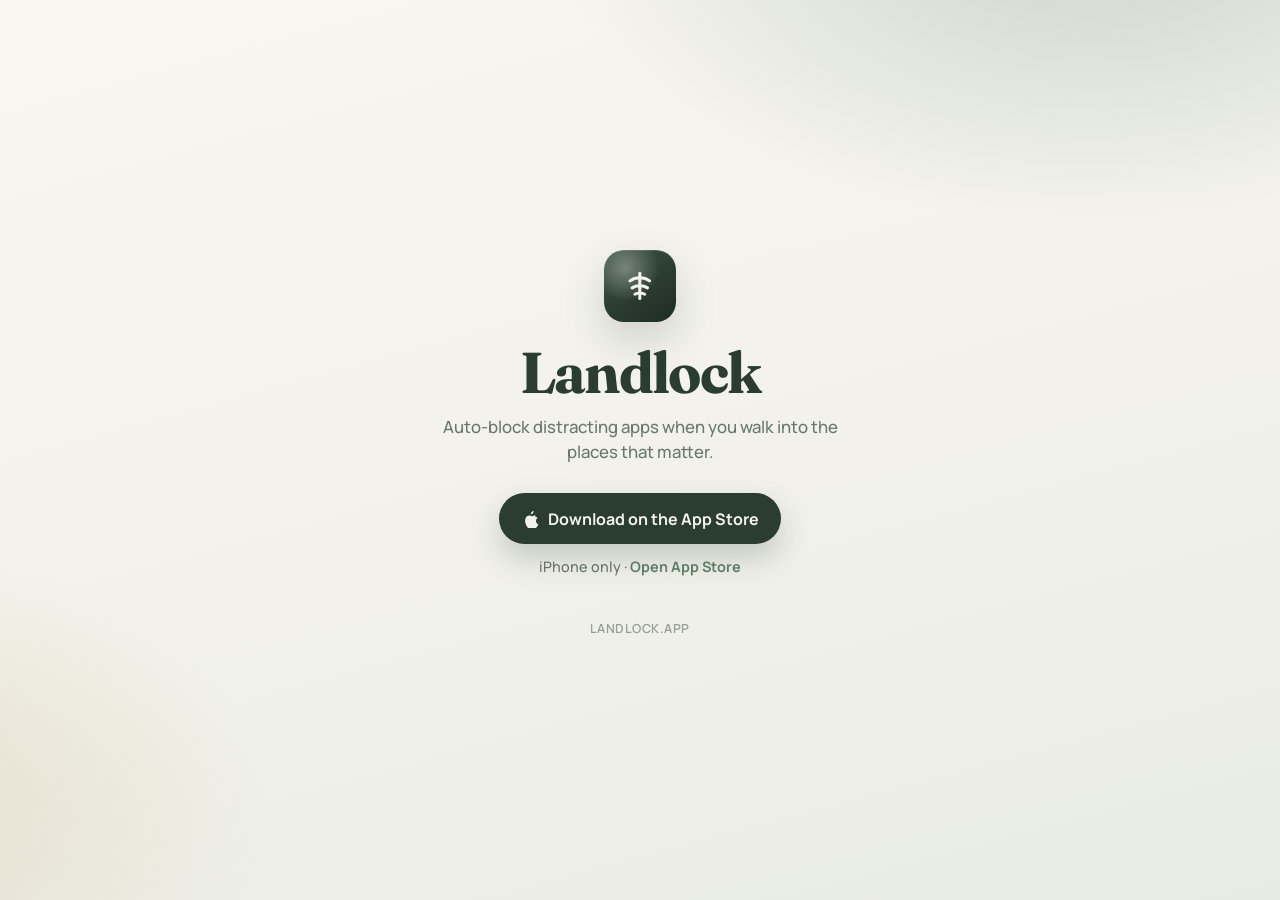
==== index.html @ 42142396 "Add landlock.app smart App Store link site. Co-authored-by: Cursor <cursoragent@cursor.com>" ====
<!DOCTYPE html>
<html lang="en">
<head>
  <meta charset="utf-8" />
  <meta name="viewport" content="width=device-width, initial-scale=1" />
  <title>Landlock</title>
  <meta
    name="description"
    content="Landlock — auto-block distracting apps when you walk into the places that matter."
  />
  <meta name="theme-color" content="#f3f3ec" />
  <meta property="og:title" content="Landlock" />
  <meta
    property="og:description"
    content="Auto-block distracting apps when you walk into the places that matter."
  />
  <meta property="og:url" content="https://landlock.app/" />
  <meta property="og:type" content="website" />
  <link rel="canonical" href="https://landlock.app/" />
  <link rel="stylesheet" href="styles.css" />
  <script>
    (function () {
      // Optional App Store Connect provider token for campaign reports.
      var PROVIDER_TOKEN = "";

      var ua = navigator.userAgent || "";
      var apple =
        /iPhone|iPad|iPod/i.test(ua) ||
        (navigator.platform === "MacIntel" && navigator.maxTouchPoints > 1);
      if (!apple) return;

      document.documentElement.className += " ios-redirect";

      var params = new URLSearchParams(location.search);
      var ct = (
        params.get("ct") ||
        params.get("utm_campaign") ||
        params.get("c") ||
        "instagram_bio"
      )
        .trim()
        .toLowerCase()
        .replace(/\s+/g, "_")
        .replace(/[^a-z0-9_-]/g, "")
        .slice(0, 40) || "instagram_bio";

      var q = "mt=8&ct=" + encodeURIComponent(ct);
      if (PROVIDER_TOKEN) q += "&pt=" + encodeURIComponent(PROVIDER_TOKEN);

      var httpsUrl =
        "https://apps.apple.com/us/app/landlock/id6789275579?" + q;
      var itmsUrl = "itms-apps://apps.apple.com/app/id6789275579?" + q;

      location.replace(itmsUrl);
      setTimeout(function () {
        location.replace(httpsUrl);
      }, 450);
    })();
  </script>
</head>
<body>
  <main class="shell">
    <div class="mark" aria-hidden="true">
      <svg viewBox="0 0 24 24">
        <path d="M12 3v18" />
        <path d="M5 8.5c2.8-2.2 5.2-2.2 7-2.2s4.2 0 7 2.2" />
        <path d="M6.5 13.5c2.2-1.5 4-1.5 5.5-1.5s3.3 0 5.5 1.5" />
        <path d="M8.5 18c1.4-.9 2.5-.9 3.5-.9s2.1 0 3.5.9" />
      </svg>
    </div>

    <h1 class="brand">Landlock</h1>
    <p class="lede">
      Auto-block distracting apps when you walk into the places that matter.
    </p>

    <div class="actions">
      <a
        class="btn"
        id="store-link"
        href="https://apps.apple.com/us/app/landlock/id6789275579?mt=8&ct=instagram_bio"
      >
        <svg viewBox="0 0 24 24" aria-hidden="true">
          <path
            d="M16.5 2.5c-.9.1-2 .7-2.6 1.5-.6.7-1.1 1.8-1 2.8 1 .1 2-.5 2.6-1.3.7-.8 1.1-1.9 1-3zM19.2 8.3c-1.9-.1-3.5 1.1-4.4 1.1-.9 0-2.3-1-3.8-1-1.9.1-3.7 1.1-4.7 2.9-2 3.5-.5 8.6 1.4 11.4.9 1.4 2 2.9 3.4 2.9 1.3 0 1.8-.9 3.4-.9s2 .9 3.4.8c1.4 0 2.3-1.3 3.2-2.7.6-.9 1.1-1.9 1.4-2.9-3.5-1.3-4.1-6.3-.7-8.2-.9-1.2-2.2-1.9-3.6-2.4z"
          />
        </svg>
        Download on the App Store
      </a>
      <p class="hint">
        iPhone only ·
        <a id="open-link" href="https://apps.apple.com/us/app/landlock/id6789275579">
          Open App Store
        </a>
      </p>
    </div>

    <p class="footer">landlock.app</p>
  </main>

  <script src="app.js"></script>
</body>
</html>
---- styles.css ----
@import url("https://fonts.googleapis.com/css2?family=Fraunces:opsz,wght@9..144,550;9..144,700&family=Manrope:wght@500;600;700&display=swap");

:root {
  --pine: #2b3c31;
  --sage: #5f7e68;
  --cream: #f3f3ec;
  --gold: #b79346;
  --ink: #1e2a22;
  --muted: rgba(43, 60, 49, 0.68);
}

*,
*::before,
*::after {
  box-sizing: border-box;
}

html,
body {
  margin: 0;
  min-height: 100%;
}

body {
  min-height: 100dvh;
  color: var(--ink);
  font-family: "Manrope", system-ui, sans-serif;
  background:
    radial-gradient(900px 520px at 85% -10%, rgba(95, 126, 104, 0.28), transparent 60%),
    radial-gradient(720px 480px at -10% 90%, rgba(183, 147, 70, 0.18), transparent 55%),
    linear-gradient(165deg, #f7f6ef 0%, var(--cream) 45%, #e8ebe4 100%);
  display: flex;
  align-items: center;
  justify-content: center;
  padding: 2rem 1.25rem;
}

html.ios-redirect body {
  background: var(--cream);
}

html.ios-redirect .shell {
  opacity: 0.55;
}

.shell {
  width: min(100%, 26rem);
  text-align: center;
  animation: rise 0.7s cubic-bezier(0.22, 1, 0.36, 1) both;
}

@keyframes rise {
  from {
    opacity: 0;
    transform: translateY(14px);
  }
  to {
    opacity: 1;
    transform: none;
  }
}

.mark {
  width: 4.5rem;
  height: 4.5rem;
  margin: 0 auto 1.5rem;
  border-radius: 1.25rem;
  background:
    radial-gradient(circle at 30% 25%, rgba(243, 243, 236, 0.35), transparent 45%),
    linear-gradient(145deg, #3d5546 0%, var(--pine) 55%, #1f2d25 100%);
  box-shadow:
    0 18px 40px rgba(43, 60, 49, 0.18),
    inset 0 1px 0 rgba(255, 255, 255, 0.12);
  display: grid;
  place-items: center;
  animation: mark-in 0.9s cubic-bezier(0.22, 1, 0.36, 1) 0.05s both;
}

@keyframes mark-in {
  from {
    opacity: 0;
    transform: scale(0.92);
  }
  to {
    opacity: 1;
    transform: none;
  }
}

.mark svg {
  width: 2.1rem;
  height: 2.1rem;
  fill: none;
  stroke: var(--cream);
  stroke-width: 2.2;
  stroke-linecap: round;
  stroke-linejoin: round;
}

.brand {
  margin: 0;
  font-family: "Fraunces", Georgia, serif;
  font-weight: 700;
  font-size: clamp(2.8rem, 10vw, 3.6rem);
  letter-spacing: -0.03em;
  line-height: 0.95;
  color: var(--pine);
}

.lede {
  margin: 0.9rem 0 0;
  font-size: 1.05rem;
  line-height: 1.45;
  color: var(--muted);
  font-weight: 500;
}

.actions {
  margin-top: 1.85rem;
  display: flex;
  flex-direction: column;
  align-items: center;
  gap: 0.85rem;
}

.btn {
  appearance: none;
  border: 0;
  display: inline-flex;
  align-items: center;
  justify-content: center;
  gap: 0.55rem;
  min-height: 3.15rem;
  padding: 0.85rem 1.4rem;
  border-radius: 999px;
  background: var(--pine);
  color: var(--cream);
  font: inherit;
  font-weight: 700;
  font-size: 1rem;
  text-decoration: none;
  box-shadow: 0 14px 30px rgba(43, 60, 49, 0.22);
  transition: transform 0.18s ease, background 0.18s ease;
}

.btn:hover {
  background: #243329;
  transform: translateY(-1px);
}

.btn:active {
  transform: translateY(0);
}

.btn svg {
  width: 1.15rem;
  height: 1.15rem;
  fill: currentColor;
}

.hint {
  margin: 0;
  font-size: 0.9rem;
  color: var(--muted);
  font-weight: 500;
}

.hint a {
  color: var(--sage);
  font-weight: 700;
  text-decoration: none;
}

.hint a:hover {
  text-decoration: underline;
}

.footer {
  margin-top: 2.75rem;
  font-size: 0.78rem;
  color: rgba(43, 60, 49, 0.45);
  font-weight: 600;
  letter-spacing: 0.04em;
  text-transform: uppercase;
}

@media (prefers-reduced-motion: reduce) {
  .shell,
  .mark {
    animation: none;
  }

  .btn {
    transition: none;
  }
}
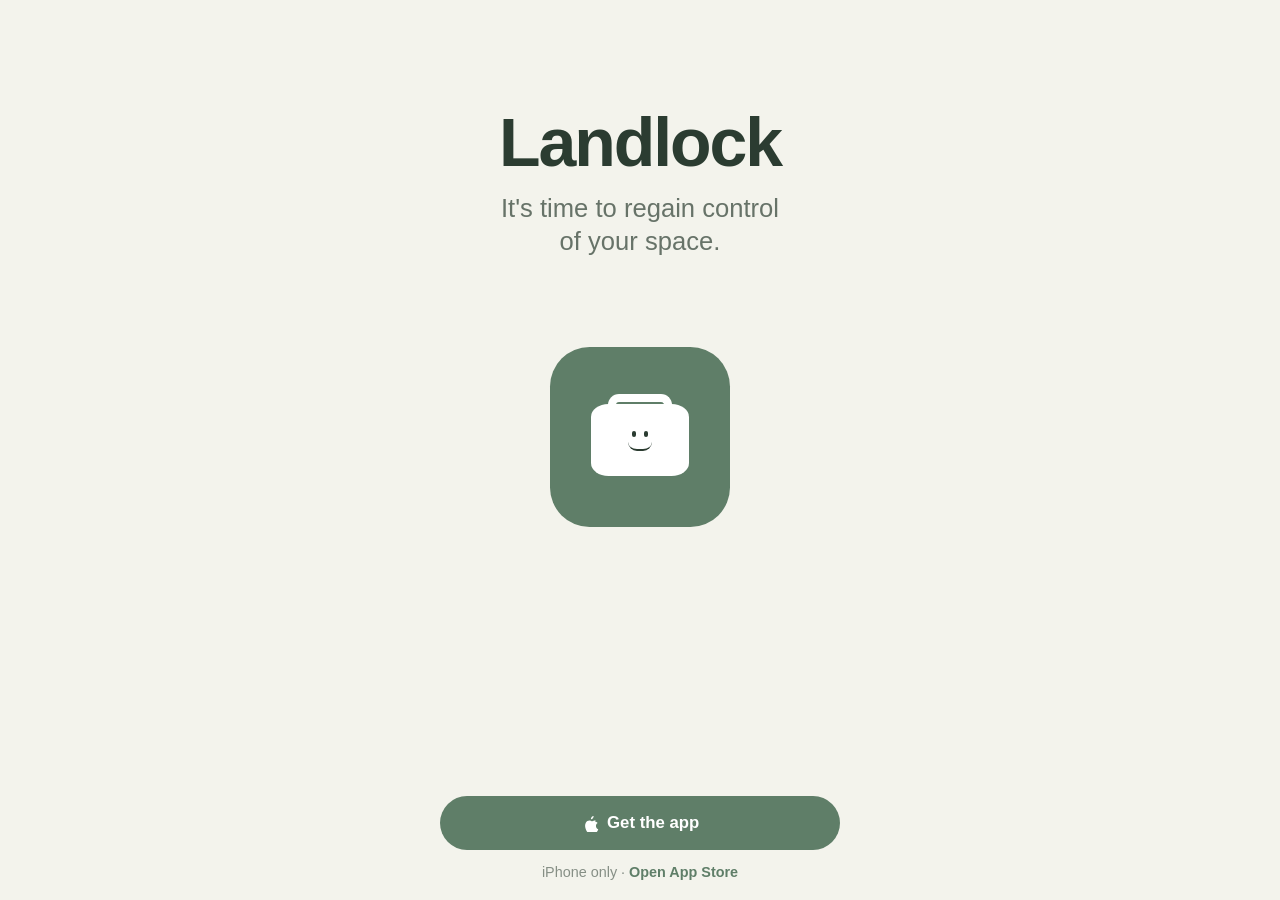
==== commit 0297f6e4: "Match site theme to the Landlock iOS welcome screen. Co-authored-by: Cursor <cursoragent@cursor.com>" ====
--- a/index.html
+++ b/index.html
@@ -12,11 +12,14 @@
   <meta property="og:title" content="Landlock" />
   <meta
     property="og:description"
-    content="Auto-block distracting apps when you walk into the places that matter."
+    content="It's time to regain control of your space."
   />
   <meta property="og:url" content="https://landlock.app/" />
   <meta property="og:type" content="website" />
+  <meta property="og:image" content="https://landlock.app/assets/app-logo.png" />
   <link rel="canonical" href="https://landlock.app/" />
+  <link rel="icon" href="assets/favicon.png" type="image/png" />
+  <link rel="apple-touch-icon" href="assets/apple-touch-icon.png" />
   <link rel="stylesheet" href="styles.css" />
   <script>
     (function () {
@@ -59,22 +62,28 @@
   </script>
 </head>
 <body>
-  <main class="shell">
-    <div class="mark" aria-hidden="true">
-      <svg viewBox="0 0 24 24">
-        <path d="M12 3v18" />
-        <path d="M5 8.5c2.8-2.2 5.2-2.2 7-2.2s4.2 0 7 2.2" />
-        <path d="M6.5 13.5c2.2-1.5 4-1.5 5.5-1.5s3.3 0 5.5 1.5" />
-        <path d="M8.5 18c1.4-.9 2.5-.9 3.5-.9s2.1 0 3.5.9" />
-      </svg>
+  <main class="page">
+    <h1 class="brand">Landlock</h1>
+    <p class="lede">It's time to regain control of your space.</p>
+
+    <div class="mascot-wrap" aria-hidden="true">
+      <div class="mascot">
+        <div class="mascot-badge">
+          <div class="lock">
+            <div class="shackle"></div>
+            <div class="lock-body">
+              <div class="eyes">
+                <span class="eye"></span>
+                <span class="eye"></span>
+              </div>
+              <div class="mouth"></div>
+            </div>
+          </div>
+        </div>
+      </div>
     </div>
 
-    <h1 class="brand">Landlock</h1>
-    <p class="lede">
-      Auto-block distracting apps when you walk into the places that matter.
-    </p>
-
-    <div class="actions">
+    <div class="dock">
       <a
         class="btn"
         id="store-link"
@@ -85,7 +94,7 @@
             d="M16.5 2.5c-.9.1-2 .7-2.6 1.5-.6.7-1.1 1.8-1 2.8 1 .1 2-.5 2.6-1.3.7-.8 1.1-1.9 1-3zM19.2 8.3c-1.9-.1-3.5 1.1-4.4 1.1-.9 0-2.3-1-3.8-1-1.9.1-3.7 1.1-4.7 2.9-2 3.5-.5 8.6 1.4 11.4.9 1.4 2 2.9 3.4 2.9 1.3 0 1.8-.9 3.4-.9s2 .9 3.4.8c1.4 0 2.3-1.3 3.2-2.7.6-.9 1.1-1.9 1.4-2.9-3.5-1.3-4.1-6.3-.7-8.2-.9-1.2-2.2-1.9-3.6-2.4z"
           />
         </svg>
-        Download on the App Store
+        Get the app
       </a>
       <p class="hint">
         iPhone only ·
@@ -94,8 +103,6 @@
         </a>
       </p>
     </div>
-
-    <p class="footer">landlock.app</p>
   </main>
 
   <script src="app.js"></script>
--- a/styles.css
+++ b/styles.css
@@ -1,12 +1,10 @@
-@import url("https://fonts.googleapis.com/css2?family=Fraunces:opsz,wght@9..144,550;9..144,700&family=Manrope:wght@500;600;700&display=swap");
-
 :root {
+  --cream: #f3f3ec;
   --pine: #2b3c31;
   --sage: #5f7e68;
-  --cream: #f3f3ec;
   --gold: #b79346;
-  --ink: #1e2a22;
-  --muted: rgba(43, 60, 49, 0.68);
+  --surface: rgba(255, 255, 255, 0.6);
+  --muted: rgba(43, 60, 49, 0.7);
 }
 
 *,
@@ -23,36 +21,41 @@
 
 body {
   min-height: 100dvh;
-  color: var(--ink);
-  font-family: "Manrope", system-ui, sans-serif;
-  background:
-    radial-gradient(900px 520px at 85% -10%, rgba(95, 126, 104, 0.28), transparent 60%),
-    radial-gradient(720px 480px at -10% 90%, rgba(183, 147, 70, 0.18), transparent 55%),
-    linear-gradient(165deg, #f7f6ef 0%, var(--cream) 45%, #e8ebe4 100%);
-  display: flex;
-  align-items: center;
-  justify-content: center;
-  padding: 2rem 1.25rem;
-}
-
-html.ios-redirect body {
+  color: var(--pine);
+  font-family:
+    -apple-system,
+    BlinkMacSystemFont,
+    "SF Pro Text",
+    "SF Pro Display",
+    "Helvetica Neue",
+    Helvetica,
+    Arial,
+    sans-serif;
   background: var(--cream);
-}
-
-html.ios-redirect .shell {
-  opacity: 0.55;
-}
-
-.shell {
-  width: min(100%, 26rem);
+  display: flex;
+  flex-direction: column;
+}
+
+html.ios-redirect .page {
+  opacity: 0.45;
+}
+
+.page {
+  flex: 1;
+  width: min(100%, 28rem);
+  margin: 0 auto;
+  padding: 12vh 1.5rem 0;
+  display: flex;
+  flex-direction: column;
+  align-items: center;
   text-align: center;
-  animation: rise 0.7s cubic-bezier(0.22, 1, 0.36, 1) both;
-}
-
-@keyframes rise {
+  animation: fade-up 0.55s ease both;
+}
+
+@keyframes fade-up {
   from {
     opacity: 0;
-    transform: translateY(14px);
+    transform: translateY(10px);
   }
   to {
     opacity: 1;
@@ -60,91 +63,158 @@
   }
 }
 
-.mark {
-  width: 4.5rem;
-  height: 4.5rem;
-  margin: 0 auto 1.5rem;
-  border-radius: 1.25rem;
-  background:
-    radial-gradient(circle at 30% 25%, rgba(243, 243, 236, 0.35), transparent 45%),
-    linear-gradient(145deg, #3d5546 0%, var(--pine) 55%, #1f2d25 100%);
-  box-shadow:
-    0 18px 40px rgba(43, 60, 49, 0.18),
-    inset 0 1px 0 rgba(255, 255, 255, 0.12);
+.brand {
+  margin: 0;
+  font-size: clamp(3.4rem, 12vw, 4.25rem);
+  font-weight: 700;
+  letter-spacing: -0.03em;
+  line-height: 1;
+  color: var(--pine);
+}
+
+.lede {
+  margin: 1rem 0 0;
+  max-width: 18rem;
+  font-size: clamp(1.15rem, 4.2vw, 1.6rem);
+  line-height: 1.3;
+  font-weight: 400;
+  color: var(--muted);
+}
+
+.mascot-wrap {
+  margin-top: 5.5rem;
+  animation: fade-up 0.55s ease 0.08s both;
+}
+
+.mascot {
+  width: 11.25rem;
+  height: 11.25rem;
+  position: relative;
   display: grid;
   place-items: center;
-  animation: mark-in 0.9s cubic-bezier(0.22, 1, 0.36, 1) 0.05s both;
-}
-
-@keyframes mark-in {
+  animation: bounce 0.9s ease-in-out infinite alternate;
+}
+
+.mascot-badge {
+  width: 100%;
+  height: 100%;
+  border-radius: 22%;
+  background: var(--sage);
+  display: grid;
+  place-items: center;
+  animation: sway 1.8s ease-in-out infinite alternate;
+}
+
+@keyframes bounce {
   from {
-    opacity: 0;
-    transform: scale(0.92);
+    transform: translateY(0);
   }
   to {
-    opacity: 1;
-    transform: none;
-  }
-}
-
-.mark svg {
-  width: 2.1rem;
-  height: 2.1rem;
-  fill: none;
-  stroke: var(--cream);
-  stroke-width: 2.2;
-  stroke-linecap: round;
-  stroke-linejoin: round;
-}
-
-.brand {
-  margin: 0;
-  font-family: "Fraunces", Georgia, serif;
-  font-weight: 700;
-  font-size: clamp(2.8rem, 10vw, 3.6rem);
-  letter-spacing: -0.03em;
-  line-height: 0.95;
-  color: var(--pine);
-}
-
-.lede {
-  margin: 0.9rem 0 0;
-  font-size: 1.05rem;
-  line-height: 1.45;
-  color: var(--muted);
-  font-weight: 500;
-}
-
-.actions {
-  margin-top: 1.85rem;
-  display: flex;
-  flex-direction: column;
-  align-items: center;
-  gap: 0.85rem;
+    transform: translateY(-10%);
+  }
+}
+
+@keyframes sway {
+  from {
+    transform: rotate(-3deg);
+  }
+  to {
+    transform: rotate(3deg);
+  }
+}
+
+.lock {
+  width: 54%;
+  display: flex;
+  flex-direction: column;
+  align-items: center;
+  margin-top: -2%;
+}
+
+.shackle {
+  width: 66%;
+  height: 0.7rem;
+  border: 0.55rem solid #fff;
+  border-bottom: 0;
+  border-radius: 999px 999px 0 0;
+  margin-bottom: -0.1rem;
+}
+
+.lock-body {
+  width: 100%;
+  aspect-ratio: 1.35 / 1;
+  background: #fff;
+  border-radius: 18%;
+  display: flex;
+  flex-direction: column;
+  align-items: center;
+  justify-content: center;
+  gap: 0.28rem;
+  padding-top: 0.15rem;
+}
+
+.eyes {
+  display: flex;
+  gap: 0.55rem;
+}
+
+.eye {
+  width: 0.22rem;
+  height: 0.42rem;
+  border-radius: 999px;
+  background: var(--pine);
+  animation: blink 3.2s ease-in-out infinite;
+}
+
+@keyframes blink {
+  0%,
+  42%,
+  48%,
+  100% {
+    transform: scaleY(1);
+  }
+  45% {
+    transform: scaleY(0.15);
+  }
+}
+
+.mouth {
+  width: 1.5rem;
+  height: 0.55rem;
+  border-bottom: 0.16rem solid var(--pine);
+  border-radius: 0 0 1rem 1rem;
+}
+
+.dock {
+  margin-top: auto;
+  width: 100%;
+  padding: 1.25rem 0 calc(1.25rem + env(safe-area-inset-bottom));
+  background: var(--cream);
+  animation: fade-up 0.55s ease 0.16s both;
 }
 
 .btn {
   appearance: none;
   border: 0;
-  display: inline-flex;
+  display: flex;
   align-items: center;
   justify-content: center;
-  gap: 0.55rem;
-  min-height: 3.15rem;
-  padding: 0.85rem 1.4rem;
+  gap: 0.5rem;
+  width: 100%;
+  min-height: 3.4rem;
+  padding: 0.95rem 1.25rem;
   border-radius: 999px;
-  background: var(--pine);
-  color: var(--cream);
+  background: var(--sage);
+  color: #fff;
   font: inherit;
-  font-weight: 700;
-  font-size: 1rem;
+  font-size: 1.05rem;
+  font-weight: 600;
   text-decoration: none;
-  box-shadow: 0 14px 30px rgba(43, 60, 49, 0.22);
-  transition: transform 0.18s ease, background 0.18s ease;
+  transition: background 0.18s ease, transform 0.18s ease;
 }
 
 .btn:hover {
-  background: #243329;
+  background: #536f5b;
   transform: translateY(-1px);
 }
 
@@ -159,15 +229,15 @@
 }
 
 .hint {
-  margin: 0;
+  margin: 0.85rem 0 0;
   font-size: 0.9rem;
-  color: var(--muted);
+  color: rgba(43, 60, 49, 0.55);
   font-weight: 500;
 }
 
 .hint a {
   color: var(--sage);
-  font-weight: 700;
+  font-weight: 600;
   text-decoration: none;
 }
 
@@ -175,18 +245,13 @@
   text-decoration: underline;
 }
 
-.footer {
-  margin-top: 2.75rem;
-  font-size: 0.78rem;
-  color: rgba(43, 60, 49, 0.45);
-  font-weight: 600;
-  letter-spacing: 0.04em;
-  text-transform: uppercase;
-}
-
 @media (prefers-reduced-motion: reduce) {
-  .shell,
-  .mark {
+  .page,
+  .mascot-wrap,
+  .dock,
+  .mascot,
+  .mascot-badge,
+  .eye {
     animation: none;
   }
 
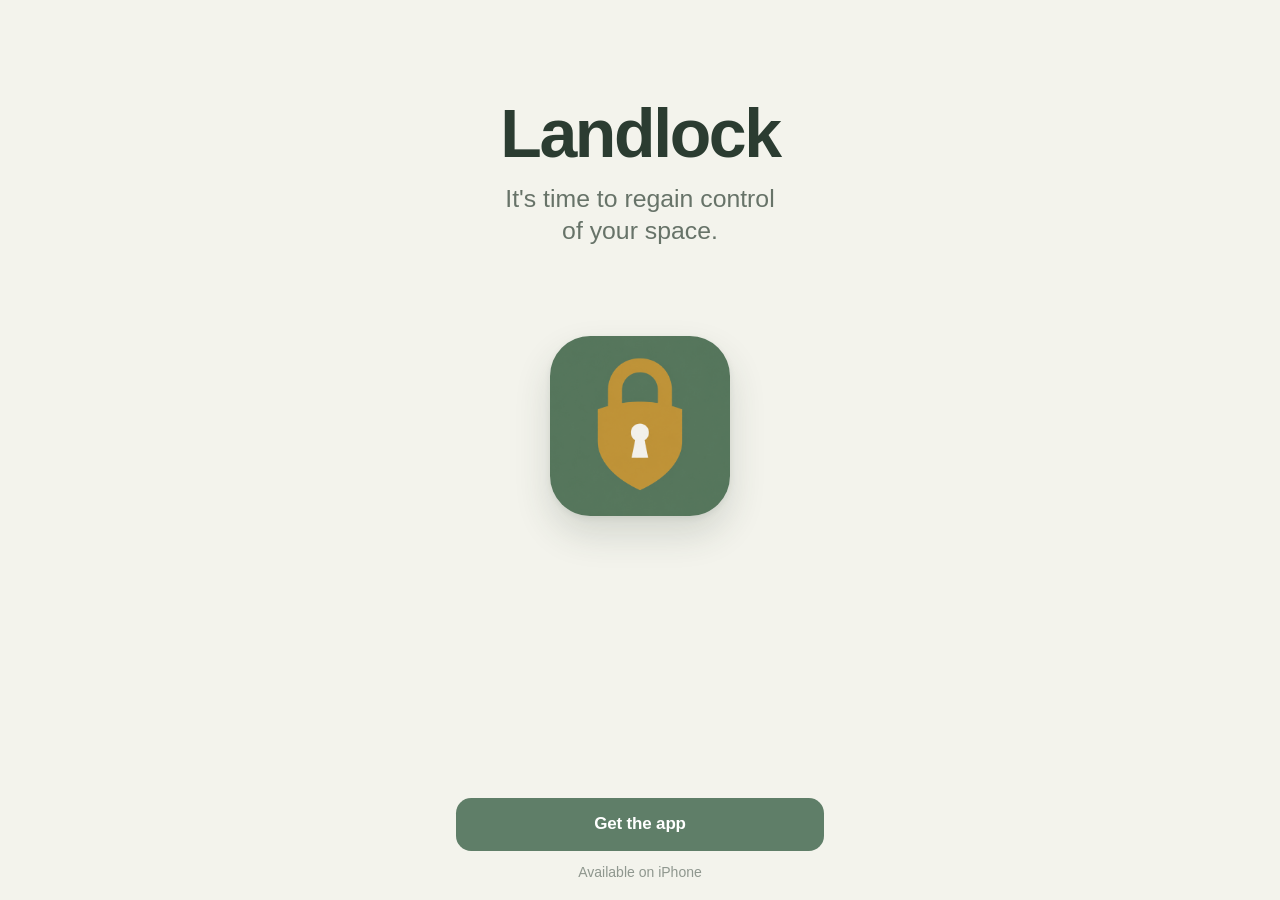
==== commit a1148cb5: "Use the real app icon and tighten the welcome-screen layout. Co-authored-by: Cursor <cursoragent@cur" ====
--- a/index.html
+++ b/index.html
@@ -63,24 +63,19 @@
 </head>
 <body>
   <main class="page">
-    <h1 class="brand">Landlock</h1>
-    <p class="lede">It's time to regain control of your space.</p>
+    <header class="hero">
+      <h1 class="brand">Landlock</h1>
+      <p class="lede">It's time to regain control of your space.</p>
+    </header>
 
-    <div class="mascot-wrap" aria-hidden="true">
-      <div class="mascot">
-        <div class="mascot-badge">
-          <div class="lock">
-            <div class="shackle"></div>
-            <div class="lock-body">
-              <div class="eyes">
-                <span class="eye"></span>
-                <span class="eye"></span>
-              </div>
-              <div class="mouth"></div>
-            </div>
-          </div>
-        </div>
-      </div>
+    <div class="icon-wrap">
+      <img
+        class="app-icon"
+        src="assets/app-logo.png"
+        width="512"
+        height="512"
+        alt="Landlock app icon"
+      />
     </div>
 
     <div class="dock">
@@ -89,19 +84,9 @@
         id="store-link"
         href="https://apps.apple.com/us/app/landlock/id6789275579?mt=8&ct=instagram_bio"
       >
-        <svg viewBox="0 0 24 24" aria-hidden="true">
-          <path
-            d="M16.5 2.5c-.9.1-2 .7-2.6 1.5-.6.7-1.1 1.8-1 2.8 1 .1 2-.5 2.6-1.3.7-.8 1.1-1.9 1-3zM19.2 8.3c-1.9-.1-3.5 1.1-4.4 1.1-.9 0-2.3-1-3.8-1-1.9.1-3.7 1.1-4.7 2.9-2 3.5-.5 8.6 1.4 11.4.9 1.4 2 2.9 3.4 2.9 1.3 0 1.8-.9 3.4-.9s2 .9 3.4.8c1.4 0 2.3-1.3 3.2-2.7.6-.9 1.1-1.9 1.4-2.9-3.5-1.3-4.1-6.3-.7-8.2-.9-1.2-2.2-1.9-3.6-2.4z"
-          />
-        </svg>
         Get the app
       </a>
-      <p class="hint">
-        iPhone only ·
-        <a id="open-link" href="https://apps.apple.com/us/app/landlock/id6789275579">
-          Open App Store
-        </a>
-      </p>
+      <p class="hint">Available on iPhone</p>
     </div>
   </main>
 
--- a/styles.css
+++ b/styles.css
@@ -3,8 +3,8 @@
   --pine: #2b3c31;
   --sage: #5f7e68;
   --gold: #b79346;
-  --surface: rgba(255, 255, 255, 0.6);
   --muted: rgba(43, 60, 49, 0.7);
+  --icon-radius: 22.37%;
 }
 
 *,
@@ -31,25 +31,115 @@
     Helvetica,
     Arial,
     sans-serif;
+  -webkit-font-smoothing: antialiased;
   background: var(--cream);
-  display: flex;
-  flex-direction: column;
 }
 
 html.ios-redirect .page {
-  opacity: 0.45;
+  opacity: 0.4;
 }
 
 .page {
-  flex: 1;
-  width: min(100%, 28rem);
+  min-height: 100dvh;
+  width: min(100%, 26rem);
   margin: 0 auto;
-  padding: 12vh 1.5rem 0;
+  padding:
+    max(4.5rem, 11vh) 1.5rem
+    calc(1.25rem + env(safe-area-inset-bottom));
   display: flex;
   flex-direction: column;
   align-items: center;
   text-align: center;
+}
+
+.hero {
   animation: fade-up 0.55s ease both;
+}
+
+.brand {
+  margin: 0;
+  font-size: clamp(3.5rem, 13vw, 4.25rem);
+  font-weight: 700;
+  letter-spacing: -0.035em;
+  line-height: 1;
+  color: var(--pine);
+}
+
+.lede {
+  margin: 1rem auto 0;
+  max-width: 17.5rem;
+  font-size: clamp(1.2rem, 4.4vw, 1.55rem);
+  line-height: 1.28;
+  font-weight: 400;
+  color: var(--muted);
+}
+
+.icon-wrap {
+  margin-top: clamp(3.5rem, 10vh, 6rem);
+  animation: fade-up 0.55s ease 0.08s both;
+}
+
+.app-icon {
+  display: block;
+  width: min(11.25rem, 42vw);
+  height: auto;
+  border-radius: var(--icon-radius);
+  background: var(--sage);
+  box-shadow:
+    0 18px 36px rgba(43, 60, 49, 0.16),
+    0 2px 6px rgba(43, 60, 49, 0.08);
+  animation: float 1.8s ease-in-out infinite alternate;
+}
+
+@keyframes float {
+  from {
+    transform: translateY(0);
+  }
+  to {
+    transform: translateY(-0.55rem);
+  }
+}
+
+.dock {
+  margin-top: auto;
+  width: 100%;
+  padding-top: 2.5rem;
+  animation: fade-up 0.55s ease 0.16s both;
+}
+
+.btn {
+  appearance: none;
+  border: 0;
+  display: flex;
+  align-items: center;
+  justify-content: center;
+  width: 100%;
+  min-height: 3.35rem;
+  padding: 0.95rem 1.25rem;
+  border-radius: 0.95rem;
+  background: var(--sage);
+  color: #fff;
+  font: inherit;
+  font-size: 1.0625rem;
+  font-weight: 600;
+  letter-spacing: -0.01em;
+  text-decoration: none;
+  transition: background 0.18s ease, transform 0.18s ease;
+}
+
+.btn:hover {
+  background: #536f5b;
+}
+
+.btn:active {
+  transform: scale(0.985);
+}
+
+.hint {
+  margin: 0.8rem 0 0;
+  font-size: 0.875rem;
+  font-weight: 500;
+  color: rgba(43, 60, 49, 0.5);
 }
 
 @keyframes fade-up {
@@ -63,195 +153,11 @@
   }
 }
 
-.brand {
-  margin: 0;
-  font-size: clamp(3.4rem, 12vw, 4.25rem);
-  font-weight: 700;
-  letter-spacing: -0.03em;
-  line-height: 1;
-  color: var(--pine);
-}
-
-.lede {
-  margin: 1rem 0 0;
-  max-width: 18rem;
-  font-size: clamp(1.15rem, 4.2vw, 1.6rem);
-  line-height: 1.3;
-  font-weight: 400;
-  color: var(--muted);
-}
-
-.mascot-wrap {
-  margin-top: 5.5rem;
-  animation: fade-up 0.55s ease 0.08s both;
-}
-
-.mascot {
-  width: 11.25rem;
-  height: 11.25rem;
-  position: relative;
-  display: grid;
-  place-items: center;
-  animation: bounce 0.9s ease-in-out infinite alternate;
-}
-
-.mascot-badge {
-  width: 100%;
-  height: 100%;
-  border-radius: 22%;
-  background: var(--sage);
-  display: grid;
-  place-items: center;
-  animation: sway 1.8s ease-in-out infinite alternate;
-}
-
-@keyframes bounce {
-  from {
-    transform: translateY(0);
-  }
-  to {
-    transform: translateY(-10%);
-  }
-}
-
-@keyframes sway {
-  from {
-    transform: rotate(-3deg);
-  }
-  to {
-    transform: rotate(3deg);
-  }
-}
-
-.lock {
-  width: 54%;
-  display: flex;
-  flex-direction: column;
-  align-items: center;
-  margin-top: -2%;
-}
-
-.shackle {
-  width: 66%;
-  height: 0.7rem;
-  border: 0.55rem solid #fff;
-  border-bottom: 0;
-  border-radius: 999px 999px 0 0;
-  margin-bottom: -0.1rem;
-}
-
-.lock-body {
-  width: 100%;
-  aspect-ratio: 1.35 / 1;
-  background: #fff;
-  border-radius: 18%;
-  display: flex;
-  flex-direction: column;
-  align-items: center;
-  justify-content: center;
-  gap: 0.28rem;
-  padding-top: 0.15rem;
-}
-
-.eyes {
-  display: flex;
-  gap: 0.55rem;
-}
-
-.eye {
-  width: 0.22rem;
-  height: 0.42rem;
-  border-radius: 999px;
-  background: var(--pine);
-  animation: blink 3.2s ease-in-out infinite;
-}
-
-@keyframes blink {
-  0%,
-  42%,
-  48%,
-  100% {
-    transform: scaleY(1);
-  }
-  45% {
-    transform: scaleY(0.15);
-  }
-}
-
-.mouth {
-  width: 1.5rem;
-  height: 0.55rem;
-  border-bottom: 0.16rem solid var(--pine);
-  border-radius: 0 0 1rem 1rem;
-}
-
-.dock {
-  margin-top: auto;
-  width: 100%;
-  padding: 1.25rem 0 calc(1.25rem + env(safe-area-inset-bottom));
-  background: var(--cream);
-  animation: fade-up 0.55s ease 0.16s both;
-}
-
-.btn {
-  appearance: none;
-  border: 0;
-  display: flex;
-  align-items: center;
-  justify-content: center;
-  gap: 0.5rem;
-  width: 100%;
-  min-height: 3.4rem;
-  padding: 0.95rem 1.25rem;
-  border-radius: 999px;
-  background: var(--sage);
-  color: #fff;
-  font: inherit;
-  font-size: 1.05rem;
-  font-weight: 600;
-  text-decoration: none;
-  transition: background 0.18s ease, transform 0.18s ease;
-}
-
-.btn:hover {
-  background: #536f5b;
-  transform: translateY(-1px);
-}
-
-.btn:active {
-  transform: translateY(0);
-}
-
-.btn svg {
-  width: 1.15rem;
-  height: 1.15rem;
-  fill: currentColor;
-}
-
-.hint {
-  margin: 0.85rem 0 0;
-  font-size: 0.9rem;
-  color: rgba(43, 60, 49, 0.55);
-  font-weight: 500;
-}
-
-.hint a {
-  color: var(--sage);
-  font-weight: 600;
-  text-decoration: none;
-}
-
-.hint a:hover {
-  text-decoration: underline;
-}
-
 @media (prefers-reduced-motion: reduce) {
-  .page,
-  .mascot-wrap,
+  .hero,
+  .icon-wrap,
   .dock,
-  .mascot,
-  .mascot-badge,
-  .eye {
+  .app-icon {
     animation: none;
   }
 
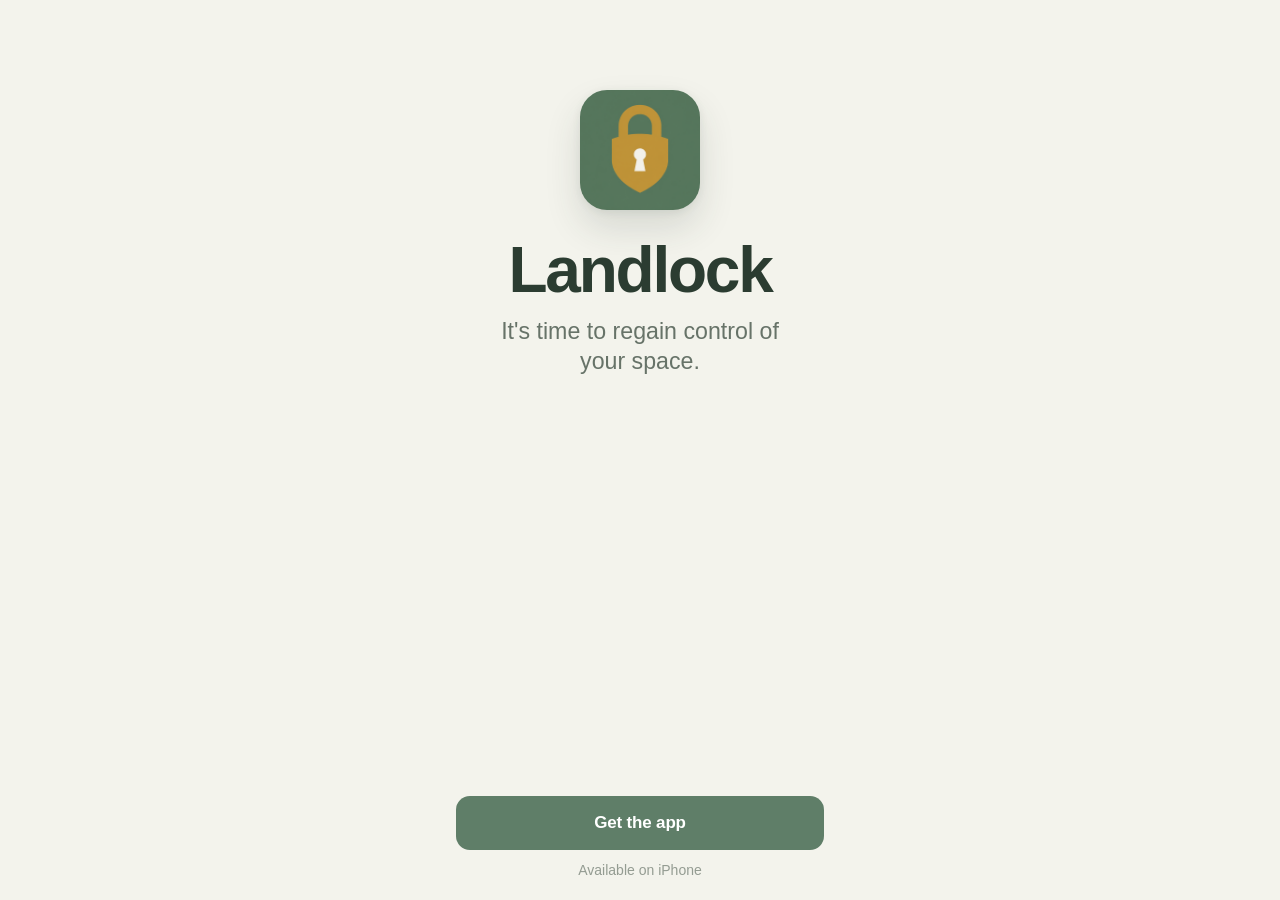
==== commit d20da53d: "Cache-bust assets and refine icon-led landing layout. Co-authored-by: Cursor <cursoragent@cursor.com" ====
--- a/index.html
+++ b/index.html
@@ -20,7 +20,7 @@
   <link rel="canonical" href="https://landlock.app/" />
   <link rel="icon" href="assets/favicon.png" type="image/png" />
   <link rel="apple-touch-icon" href="assets/apple-touch-icon.png" />
-  <link rel="stylesheet" href="styles.css" />
+  <link rel="stylesheet" href="styles.css?v=3" />
   <script>
     (function () {
       // Optional App Store Connect provider token for campaign reports.
@@ -63,20 +63,20 @@
 </head>
 <body>
   <main class="page">
-    <header class="hero">
-      <h1 class="brand">Landlock</h1>
-      <p class="lede">It's time to regain control of your space.</p>
-    </header>
-
     <div class="icon-wrap">
       <img
         class="app-icon"
-        src="assets/app-logo.png"
+        src="assets/app-logo.png?v=3"
         width="512"
         height="512"
         alt="Landlock app icon"
       />
     </div>
+
+    <header class="hero">
+      <h1 class="brand">Landlock</h1>
+      <p class="lede">It's time to regain control of your space.</p>
+    </header>
 
     <div class="dock">
       <a
@@ -90,6 +90,6 @@
     </div>
   </main>
 
-  <script src="app.js"></script>
+  <script src="app.js?v=3"></script>
 </body>
 </html>
--- a/styles.css
+++ b/styles.css
@@ -4,7 +4,6 @@
   --sage: #5f7e68;
   --gold: #b79346;
   --muted: rgba(43, 60, 49, 0.7);
-  --icon-radius: 22.37%;
 }
 
 *,
@@ -44,21 +43,38 @@
   width: min(100%, 26rem);
   margin: 0 auto;
   padding:
-    max(4.5rem, 11vh) 1.5rem
-    calc(1.25rem + env(safe-area-inset-bottom));
+    max(3.75rem, 10vh) 1.5rem
+    calc(1.35rem + env(safe-area-inset-bottom));
   display: flex;
   flex-direction: column;
   align-items: center;
   text-align: center;
 }
 
+.icon-wrap {
+  animation: fade-up 0.55s ease both;
+}
+
+.app-icon {
+  display: block;
+  width: min(7.5rem, 28vw);
+  height: auto;
+  aspect-ratio: 1;
+  border-radius: 22.5%;
+  background: var(--sage);
+  box-shadow:
+    0 18px 36px rgba(43, 60, 49, 0.14),
+    0 2px 8px rgba(43, 60, 49, 0.08);
+}
+
 .hero {
-  animation: fade-up 0.55s ease both;
+  margin-top: 1.75rem;
+  animation: fade-up 0.55s ease 0.08s both;
 }
 
 .brand {
   margin: 0;
-  font-size: clamp(3.5rem, 13vw, 4.25rem);
+  font-size: clamp(3.25rem, 12vw, 4rem);
   font-weight: 700;
   letter-spacing: -0.035em;
   line-height: 1;
@@ -66,45 +82,19 @@
 }
 
 .lede {
-  margin: 1rem auto 0;
+  margin: 0.85rem auto 0;
   max-width: 17.5rem;
-  font-size: clamp(1.2rem, 4.4vw, 1.55rem);
-  line-height: 1.28;
+  font-size: clamp(1.15rem, 4.2vw, 1.45rem);
+  line-height: 1.3;
   font-weight: 400;
   color: var(--muted);
-}
-
-.icon-wrap {
-  margin-top: clamp(3.5rem, 10vh, 6rem);
-  animation: fade-up 0.55s ease 0.08s both;
-}
-
-.app-icon {
-  display: block;
-  width: min(11.25rem, 42vw);
-  height: auto;
-  border-radius: var(--icon-radius);
-  background: var(--sage);
-  box-shadow:
-    0 18px 36px rgba(43, 60, 49, 0.16),
-    0 2px 6px rgba(43, 60, 49, 0.08);
-  animation: float 1.8s ease-in-out infinite alternate;
-}
-
-@keyframes float {
-  from {
-    transform: translateY(0);
-  }
-  to {
-    transform: translateY(-0.55rem);
-  }
 }
 
 .dock {
   margin-top: auto;
   width: 100%;
-  padding-top: 2.5rem;
-  animation: fade-up 0.55s ease 0.16s both;
+  padding-top: 2rem;
+  animation: fade-up 0.55s ease 0.18s both;
 }
 
 .btn {
@@ -114,9 +104,9 @@
   align-items: center;
   justify-content: center;
   width: 100%;
-  min-height: 3.35rem;
-  padding: 0.95rem 1.25rem;
-  border-radius: 0.95rem;
+  min-height: 3.4rem;
+  padding: 1rem 1.25rem;
+  border-radius: 0.875rem;
   background: var(--sage);
   color: #fff;
   font: inherit;
@@ -124,7 +114,7 @@
   font-weight: 600;
   letter-spacing: -0.01em;
   text-decoration: none;
-  transition: background 0.18s ease, transform 0.18s ease;
+  transition: background 0.18s ease, transform 0.15s ease;
 }
 
 .btn:hover {
@@ -136,10 +126,10 @@
 }
 
 .hint {
-  margin: 0.8rem 0 0;
+  margin: 0.75rem 0 0;
   font-size: 0.875rem;
   font-weight: 500;
-  color: rgba(43, 60, 49, 0.5);
+  color: rgba(43, 60, 49, 0.48);
 }
 
 @keyframes fade-up {
@@ -156,8 +146,7 @@
 @media (prefers-reduced-motion: reduce) {
   .hero,
   .icon-wrap,
-  .dock,
-  .app-icon {
+  .dock {
     animation: none;
   }
 
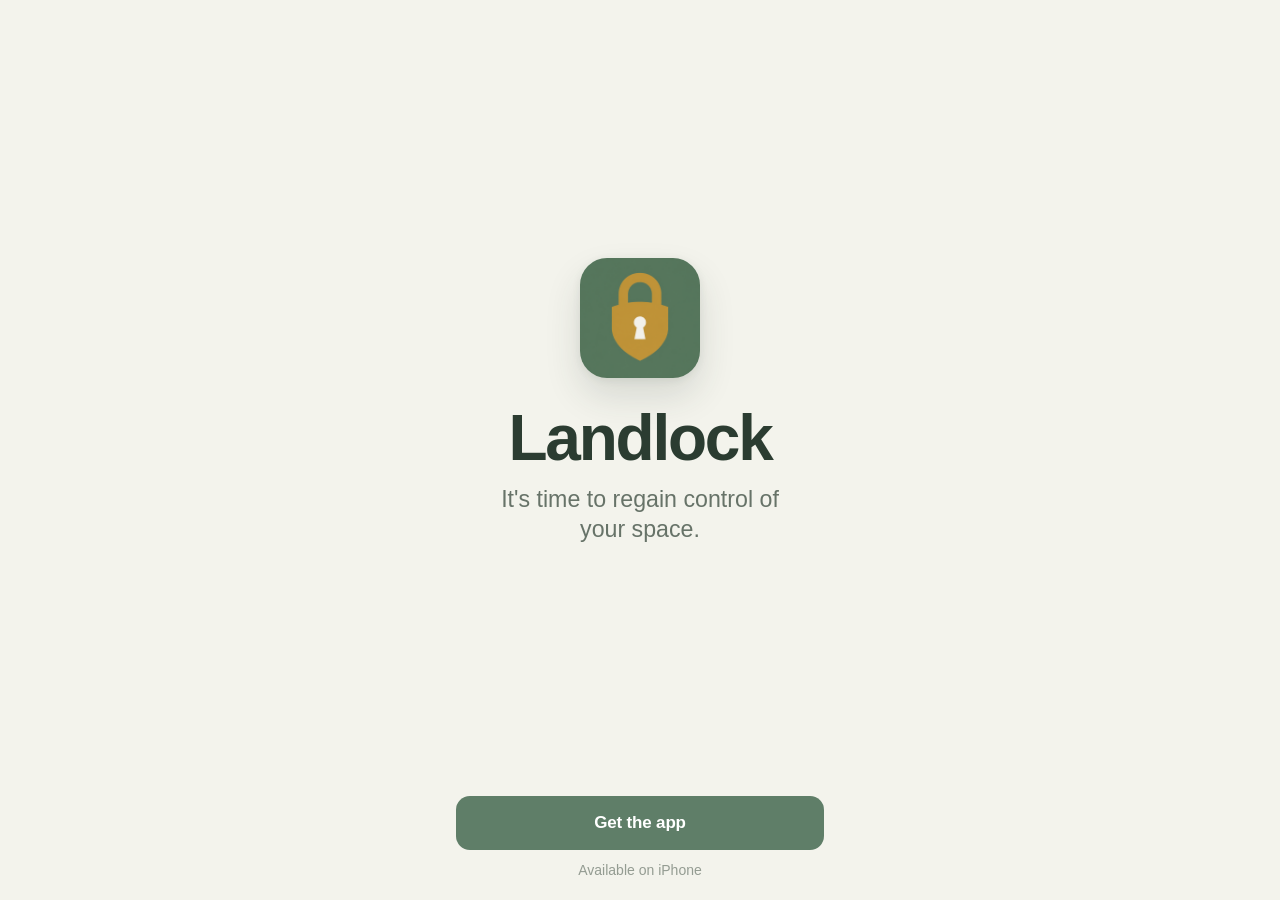
==== commit 824190d9: "Center the brand block above the download CTA. Co-authored-by: Cursor <cursoragent@cursor.com>" ====
--- a/index.html
+++ b/index.html
@@ -20,7 +20,7 @@
   <link rel="canonical" href="https://landlock.app/" />
   <link rel="icon" href="assets/favicon.png" type="image/png" />
   <link rel="apple-touch-icon" href="assets/apple-touch-icon.png" />
-  <link rel="stylesheet" href="styles.css?v=3" />
+  <link rel="stylesheet" href="styles.css?v=4" />
   <script>
     (function () {
       // Optional App Store Connect provider token for campaign reports.
@@ -63,20 +63,22 @@
 </head>
 <body>
   <main class="page">
-    <div class="icon-wrap">
-      <img
-        class="app-icon"
-        src="assets/app-logo.png?v=3"
-        width="512"
-        height="512"
-        alt="Landlock app icon"
-      />
+    <div class="brand-block">
+      <div class="icon-wrap">
+        <img
+          class="app-icon"
+          src="assets/app-logo.png?v=4"
+          width="512"
+          height="512"
+          alt="Landlock app icon"
+        />
+      </div>
+
+      <header class="hero">
+        <h1 class="brand">Landlock</h1>
+        <p class="lede">It's time to regain control of your space.</p>
+      </header>
     </div>
-
-    <header class="hero">
-      <h1 class="brand">Landlock</h1>
-      <p class="lede">It's time to regain control of your space.</p>
-    </header>
 
     <div class="dock">
       <a
@@ -90,6 +92,6 @@
     </div>
   </main>
 
-  <script src="app.js?v=3"></script>
+  <script src="app.js?v=4"></script>
 </body>
 </html>
--- a/styles.css
+++ b/styles.css
@@ -43,12 +43,22 @@
   width: min(100%, 26rem);
   margin: 0 auto;
   padding:
-    max(3.75rem, 10vh) 1.5rem
+    max(2rem, 6vh) 1.5rem
     calc(1.35rem + env(safe-area-inset-bottom));
   display: flex;
   flex-direction: column;
   align-items: center;
   text-align: center;
+}
+
+.brand-block {
+  flex: 1;
+  width: 100%;
+  display: flex;
+  flex-direction: column;
+  align-items: center;
+  justify-content: center;
+  padding-bottom: 1rem;
 }
 
 .icon-wrap {
@@ -147,7 +157,7 @@
   .hero,
   .icon-wrap,
   .dock {
-    animation: none;
+    animation: none !important;
   }
 
   .btn {
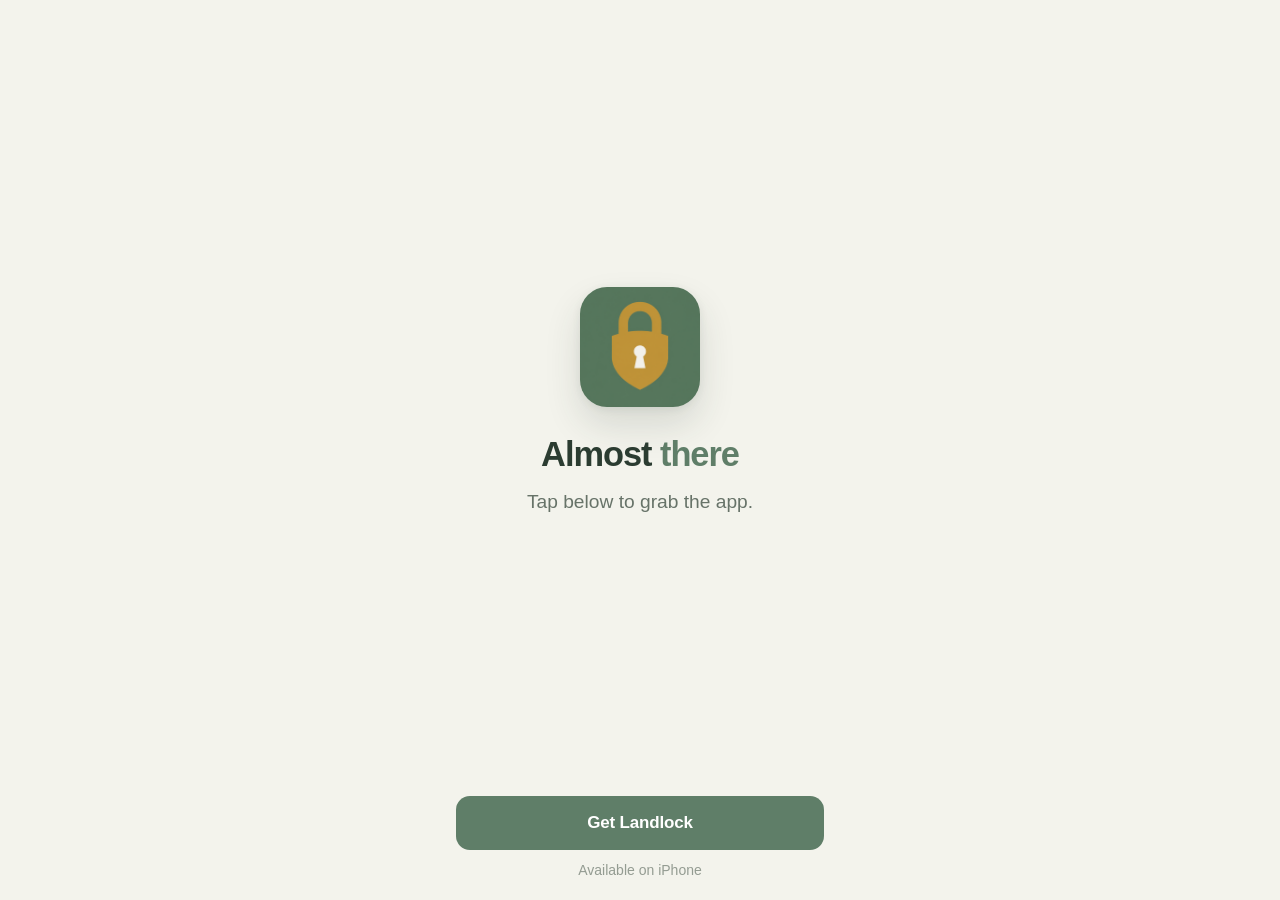
==== commit e1186492: "Auto-open App Store from Safari; improve TikTok fallback. Co-authored-by: Cursor <cursoragent@cursor" ====
--- a/index.html
+++ b/index.html
@@ -3,13 +3,14 @@
 <head>
   <meta charset="utf-8" />
   <meta name="viewport" content="width=device-width, initial-scale=1" />
-  <title>Landlock</title>
+  <title>Get Landlock</title>
   <meta
     name="description"
-    content="Landlock — auto-block distracting apps when you walk into the places that matter."
+    content="Download Landlock — auto-block distracting apps when you walk into the places that matter."
   />
+  <meta name="robots" content="noindex" />
   <meta name="theme-color" content="#f3f3ec" />
-  <meta property="og:title" content="Landlock" />
+  <meta property="og:title" content="Get Landlock" />
   <meta
     property="og:description"
     content="It's time to regain control of your space."
@@ -20,44 +21,43 @@
   <link rel="canonical" href="https://landlock.app/" />
   <link rel="icon" href="assets/favicon.png" type="image/png" />
   <link rel="apple-touch-icon" href="assets/apple-touch-icon.png" />
-  <link rel="stylesheet" href="styles.css?v=4" />
+  <link rel="stylesheet" href="styles.css?v=7" />
   <script>
     (function () {
-      // Optional App Store Connect provider token for campaign reports.
+      // Instant hop for real browsers (Safari/Chrome) — e.g. someone sees
+      // landlock.app on TikTok and types it into Safari.
       var PROVIDER_TOKEN = "";
-
       var ua = navigator.userAgent || "";
-      var apple =
+      var ios =
         /iPhone|iPad|iPod/i.test(ua) ||
         (navigator.platform === "MacIntel" && navigator.maxTouchPoints > 1);
-      if (!apple) return;
-
-      document.documentElement.className += " ios-redirect";
+      var android = /Android/i.test(ua);
+      var inApp =
+        /Instagram|Barcelona|FBAN|FBAV|FB_IAB|Messenger|TikTok|Bytedance|ByteLocale|musical_ly|TTWebView/i.test(
+          ua
+        );
+      if ((!ios && !android) || inApp) return;
 
       var params = new URLSearchParams(location.search);
       var ct = (
+        params.get("src") ||
         params.get("ct") ||
-        params.get("utm_campaign") ||
         params.get("c") ||
-        "instagram_bio"
+        "web"
       )
         .trim()
         .toLowerCase()
         .replace(/\s+/g, "_")
         .replace(/[^a-z0-9_-]/g, "")
-        .slice(0, 40) || "instagram_bio";
+        .slice(0, 40) || "web";
 
       var q = "mt=8&ct=" + encodeURIComponent(ct);
       if (PROVIDER_TOKEN) q += "&pt=" + encodeURIComponent(PROVIDER_TOKEN);
+      var href =
+        "https://apps.apple.com/us/app/landlock/id6789275579?" + q;
 
-      var httpsUrl =
-        "https://apps.apple.com/us/app/landlock/id6789275579?" + q;
-      var itmsUrl = "itms-apps://apps.apple.com/app/id6789275579?" + q;
-
-      location.replace(itmsUrl);
-      setTimeout(function () {
-        location.replace(httpsUrl);
-      }, 450);
+      window.__LANDLOCK_REDIRECTED__ = true;
+      location.replace(href);
     })();
   </script>
 </head>
@@ -67,7 +67,7 @@
       <div class="icon-wrap">
         <img
           class="app-icon"
-          src="assets/app-logo.png?v=4"
+          src="assets/app-logo.png?v=7"
           width="512"
           height="512"
           alt="Landlock app icon"
@@ -75,8 +75,10 @@
       </div>
 
       <header class="hero">
-        <h1 class="brand">Landlock</h1>
-        <p class="lede">It's time to regain control of your space.</p>
+        <h1 class="title" id="title">
+          Taking you to <span class="accent">Landlock</span>…
+        </h1>
+        <p class="lede" id="subtitle">Hang tight, we're opening the App Store.</p>
       </header>
     </div>
 
@@ -84,14 +86,14 @@
       <a
         class="btn"
         id="store-link"
-        href="https://apps.apple.com/us/app/landlock/id6789275579?mt=8&ct=instagram_bio"
+        href="https://apps.apple.com/us/app/landlock/id6789275579?mt=8&ct=web"
       >
-        Get the app
+        Get Landlock
       </a>
       <p class="hint">Available on iPhone</p>
     </div>
   </main>
 
-  <script src="app.js?v=4"></script>
+  <script src="app.js?v=7"></script>
 </body>
 </html>
--- a/styles.css
+++ b/styles.css
@@ -34,9 +34,8 @@
   background: var(--cream);
 }
 
-html.ios-redirect .page {
-  opacity: 0.4;
-}
+/* Keep the page fully visible. In-app browsers often block redirects; a
+   faded page looked like a blank white screen on Instagram. */
 
 .page {
   min-height: 100dvh;
@@ -82,20 +81,24 @@
   animation: fade-up 0.55s ease 0.08s both;
 }
 
-.brand {
+.title {
   margin: 0;
-  font-size: clamp(3.25rem, 12vw, 4rem);
+  font-size: clamp(1.7rem, 6.5vw, 2.15rem);
   font-weight: 700;
-  letter-spacing: -0.035em;
-  line-height: 1;
+  letter-spacing: -0.03em;
+  line-height: 1.15;
   color: var(--pine);
+}
+
+.title .accent {
+  color: var(--sage);
 }
 
 .lede {
   margin: 0.85rem auto 0;
-  max-width: 17.5rem;
-  font-size: clamp(1.15rem, 4.2vw, 1.45rem);
-  line-height: 1.3;
+  max-width: 18rem;
+  font-size: clamp(1.05rem, 3.8vw, 1.2rem);
+  line-height: 1.35;
   font-weight: 400;
   color: var(--muted);
 }
